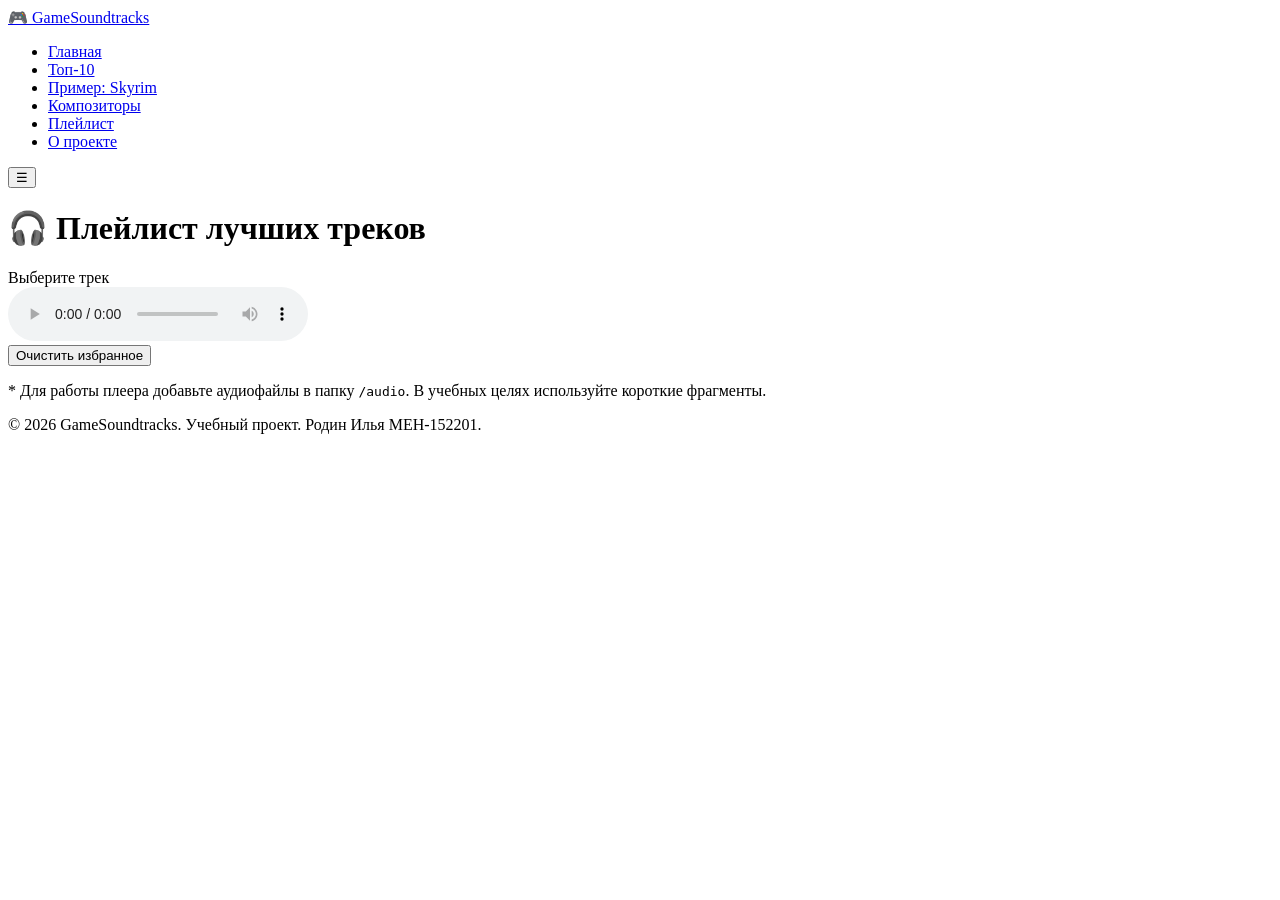
==== Site/playlist.html @ 775dee2e "Add playlist.html for audio player functionality" ====
<!DOCTYPE html>
<html lang="ru">
<head>
	<meta charset="UTF-8">
	<meta name="viewport" content="width=device-width, initial-scale=1.0">
	<title>Плейлист | GameSoundtracks</title>
	<link rel="stylesheet" href="css/style.css">
</head>
<body>
	<header>
		<div class="container header-container">
			<div class="logo">
				<a href="index.html">🎮 GameSoundtracks</a>
			</div>
			<nav>
				<ul class="nav-menu">
					<li><a href="index.html">Главная</a></li>
					<li><a href="top10.html">Топ-10</a></li>
					<li><a href="soundtrack-skyrim.html">Пример: Skyrim</a></li>
					<li><a href="composers.html">Композиторы</a></li>
					<li><a href="playlist.html" class="active">Плейлист</a></li>
					<li><a href="about.html">О проекте</a></li>
				</ul>
				<button class="mobile-menu-toggle" aria-label="Меню">☰</button>
			</nav>
		</div>
	</header>

	<main>
		<div class="container">
			<h1>🎧 Плейлист лучших треков</h1>

			<!-- Аудиоплеер -->
			<div class="player-container">
				<div class="now-playing">
					<span id="current-track-label">Выберите трек</span>
				</div>
				<audio id="audio-player" controls>
					Ваш браузер не поддерживает аудио.
				</audio>
			</div>

			<!-- Список треков (заполняется через JS) -->
			<div id="track-list" class="track-list"></div>

			<button id="clear-favorites" class="btn secondary">Очистить избранное</button>
			<p class="note">* Для работы плеера добавьте аудиофайлы в папку <code>/audio</code>. В учебных целях используйте короткие фрагменты.</p>
		</div>
	</main>

	<footer>
		<div class="container">
			<p>© 2026 GameSoundtracks. Учебный проект. Родин Илья МЕН-152201.</p>
		</div>
	</footer>

	<script src="js/script.js"></script>
</body>
</html>
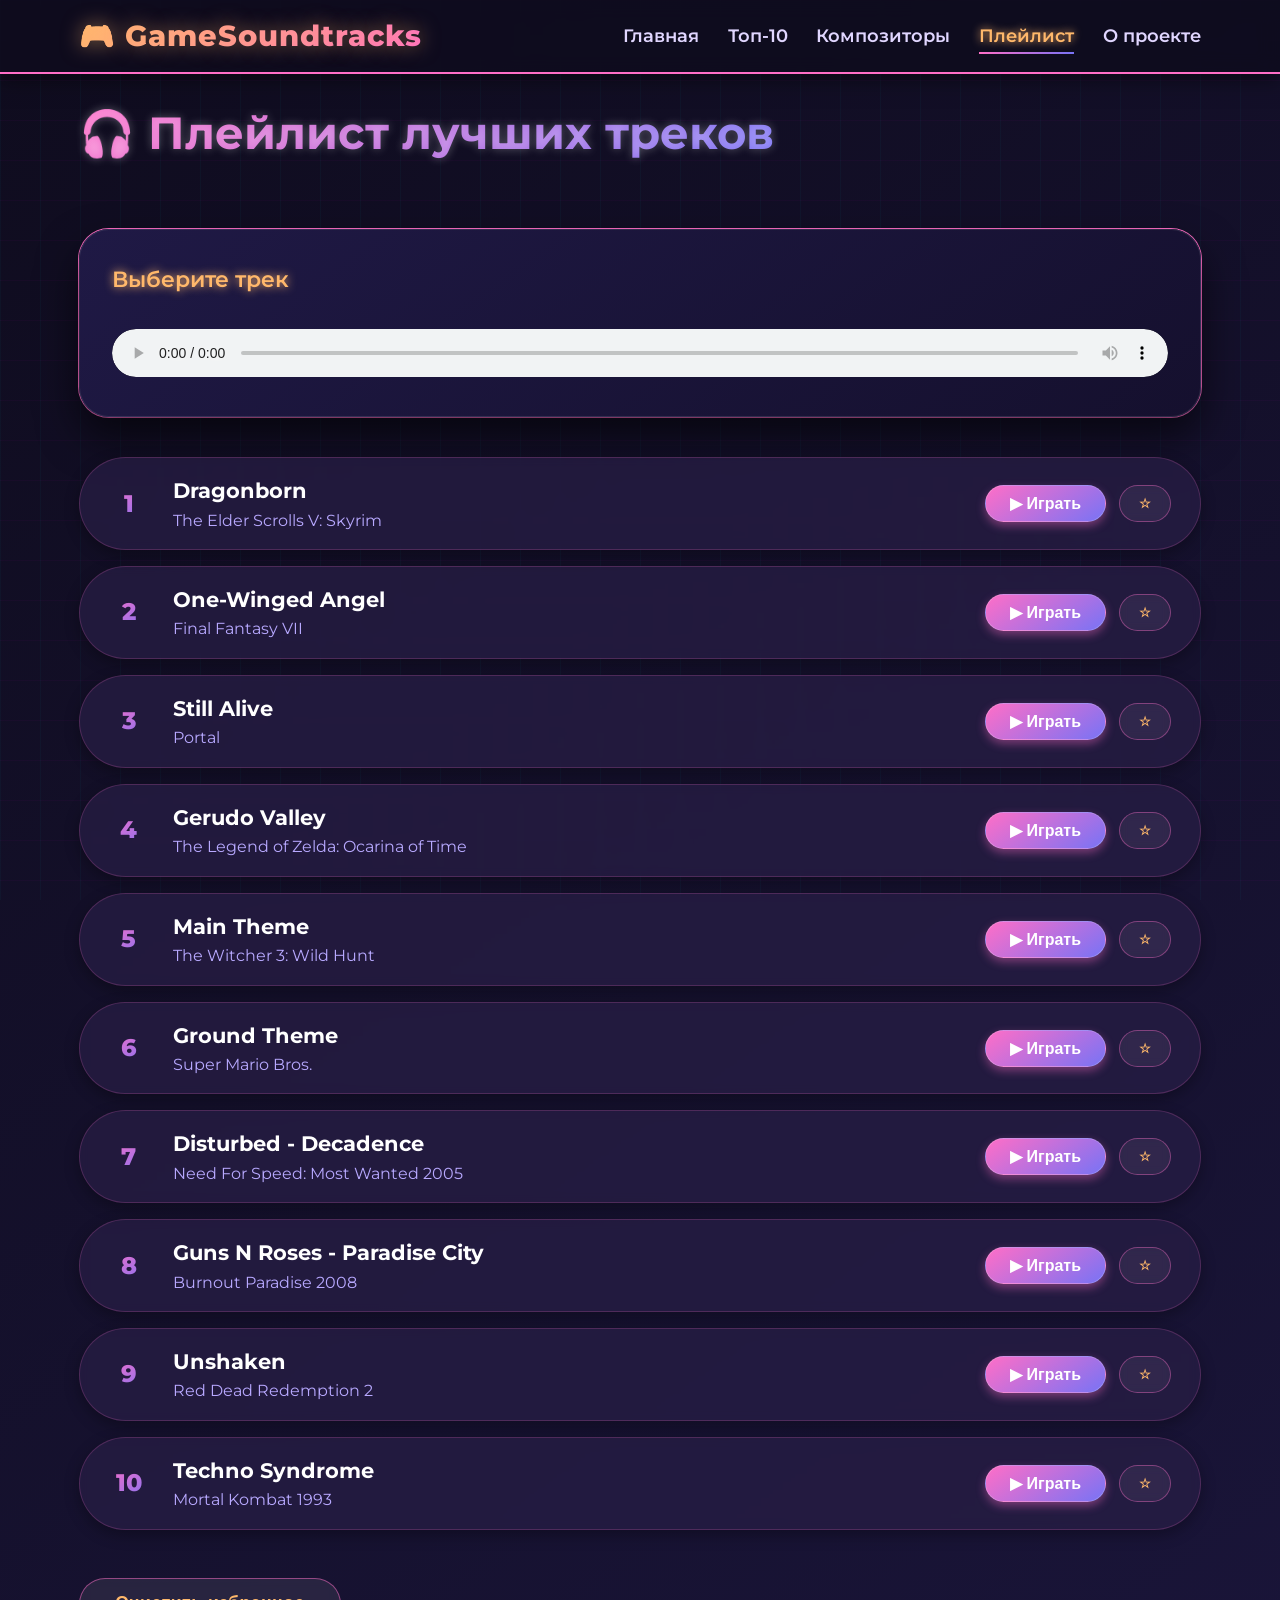
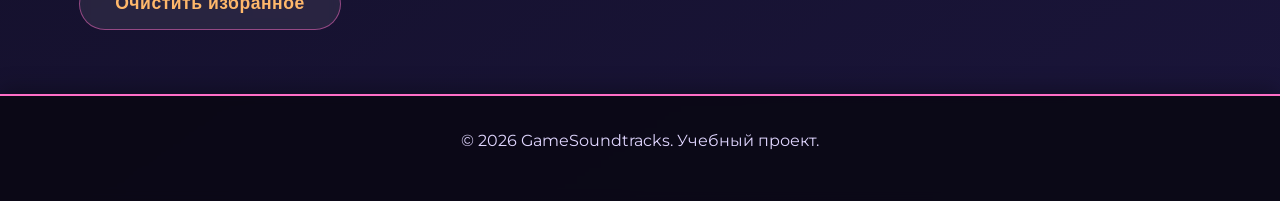
==== commit 8c9955d4: "Add files via upload" ====
--- a/Site/playlist.html
+++ b/Site/playlist.html
@@ -1,59 +1,57 @@
-<!DOCTYPE html>
-<html lang="ru">
-<head>
-	<meta charset="UTF-8">
-	<meta name="viewport" content="width=device-width, initial-scale=1.0">
-	<title>Плейлист | GameSoundtracks</title>
-	<link rel="stylesheet" href="css/style.css">
-</head>
-<body>
-	<header>
-		<div class="container header-container">
-			<div class="logo">
-				<a href="index.html">🎮 GameSoundtracks</a>
-			</div>
-			<nav>
-				<ul class="nav-menu">
-					<li><a href="index.html">Главная</a></li>
-					<li><a href="top10.html">Топ-10</a></li>
-					<li><a href="soundtrack-skyrim.html">Пример: Skyrim</a></li>
-					<li><a href="composers.html">Композиторы</a></li>
-					<li><a href="playlist.html" class="active">Плейлист</a></li>
-					<li><a href="about.html">О проекте</a></li>
-				</ul>
-				<button class="mobile-menu-toggle" aria-label="Меню">☰</button>
-			</nav>
-		</div>
-	</header>
-
-	<main>
-		<div class="container">
-			<h1>🎧 Плейлист лучших треков</h1>
-
-			<!-- Аудиоплеер -->
-			<div class="player-container">
-				<div class="now-playing">
-					<span id="current-track-label">Выберите трек</span>
-				</div>
-				<audio id="audio-player" controls>
-					Ваш браузер не поддерживает аудио.
-				</audio>
-			</div>
-
-			<!-- Список треков (заполняется через JS) -->
-			<div id="track-list" class="track-list"></div>
-
-			<button id="clear-favorites" class="btn secondary">Очистить избранное</button>
-			<p class="note">* Для работы плеера добавьте аудиофайлы в папку <code>/audio</code>. В учебных целях используйте короткие фрагменты.</p>
-		</div>
-	</main>
-
-	<footer>
-		<div class="container">
-			<p>© 2026 GameSoundtracks. Учебный проект. Родин Илья МЕН-152201.</p>
-		</div>
-	</footer>
-
-	<script src="js/script.js"></script>
-</body>
-</html>
+﻿<!DOCTYPE html>
+<html lang="ru">
+<head>
+	<meta charset="UTF-8">
+	<meta name="viewport" content="width=device-width, initial-scale=1.0">
+	<title>Плейлист | GameSoundtracks</title>
+	<link rel="stylesheet" href="css/style.css">
+</head>
+<body>
+	<header>
+		<div class="container header-container">
+			<div class="logo">
+				<a href="index.html">🎮 GameSoundtracks</a>
+			</div>
+			<nav>
+				<ul class="nav-menu">
+					<li><a href="index.html">Главная</a></li>
+					<li><a href="top10.html">Топ-10</a></li>
+					<li><a href="composers.html">Композиторы</a></li>
+					<li><a href="playlist.html" class="active">Плейлист</a></li>
+					<li><a href="about.html">О проекте</a></li>
+				</ul>
+				<button class="mobile-menu-toggle" aria-label="Меню">☰</button>
+			</nav>
+		</div>
+	</header>
+
+	<main>
+		<div class="container">
+			<h1>🎧 Плейлист лучших треков</h1>
+
+			<!-- Аудиоплеер -->
+			<div class="player-container">
+				<div class="now-playing">
+					<span id="current-track-label">Выберите трек</span>
+				</div>
+				<audio id="audio-player" controls>
+					Ваш браузер не поддерживает аудио.
+				</audio>
+			</div>
+
+			<!-- Список треков (заполняется через JS) -->
+			<div id="track-list" class="track-list"></div>
+
+			<button id="clear-favorites" class="btn secondary">Очистить избранное</button>
+		</div>
+	</main>
+
+	<footer>
+		<div class="container">
+			<p>© 2026 GameSoundtracks. Учебный проект.</p>
+		</div>
+	</footer>
+
+	<script src="js/script.js"></script>
+</body>
+</html>
--- a/Site/css/style.css
+++ b/Site/css/style.css
@@ -0,0 +1,759 @@
+/* ===== ПОДКЛЮЧЕНИЕ ШРИФТА (опционально) ===== */
+@import url('https://fonts.googleapis.com/css2?family=Montserrat:wght@400;600;700&display=swap');
+
+/* ===== ОБНУЛЕНИЕ И БАЗОВЫЕ СТИЛИ ===== */
+* {
+	margin: 0;
+	padding: 0;
+	box-sizing: border-box;
+}
+
+body {
+	font-family: 'Montserrat', 'Segoe UI', sans-serif;
+	line-height: 1.6;
+	color: #B0BF1A;
+	background: linear-gradient(145deg, #0f0c1e 0%, #1a153a 100%);
+	min-height: 100vh;
+	display: flex;
+	flex-direction: column;
+	position: relative;
+}
+
+	/* Анимированный фоновый узор (сетка) */
+	body::before {
+		content: "";
+		position: fixed;
+		top: 0;
+		left: 0;
+		width: 100%;
+		height: 100%;
+		background-image: linear-gradient(rgba(255, 0, 255, 0.03) 1px, transparent 1px), linear-gradient(90deg, rgba(0, 255, 255, 0.03) 1px, transparent 1px);
+		background-size: 40px 40px;
+		pointer-events: none;
+		z-index: -1;
+		animation: gridPulse 8s infinite alternate;
+	}
+
+@keyframes gridPulse {
+	0% {
+		opacity: 0.3;
+	}
+
+	100% {
+		opacity: 0.8;
+	}
+}
+
+main {
+	flex: 1;
+	position: relative;
+	z-index: 2;
+}
+
+.container {
+	width: 90%;
+	max-width: 1200px;
+	margin: 0 auto;
+	padding: 0 15px;
+}
+
+h1, h2, h3 {
+	margin-bottom: 1.2rem;
+	font-weight: 700;
+	text-shadow: 0 0 10px rgba(255, 255, 255, 0.3);
+}
+
+h1 {
+	font-size: 2.8rem;
+	background: linear-gradient(135deg, #ff6ec7, #7873f5);
+	-webkit-background-clip: text;
+	background-clip: text;
+	color: transparent;
+	display: inline-block;
+	margin-top: 1.5rem;
+}
+
+h2 {
+	font-size: 2rem;
+	color: #b8c7ff;
+	border-left: 5px solid #ff6ec7;
+	padding-left: 20px;
+}
+
+p {
+	margin-bottom: 1rem;
+	color: #e0d6ff;
+}
+
+a {
+	color: #ffb86b;
+	transition: all 0.3s ease;
+}
+
+	a:hover {
+		color: #ff6ec7;
+		text-shadow: 0 0 8px #ff6ec7;
+	}
+
+img {
+	max-width: 100%;
+	height: auto;
+	border-radius: 16px;
+}
+
+/* ===== КНОПКИ ===== */
+.btn {
+	display: inline-block;
+	background: linear-gradient(145deg, #ff6ec7, #7873f5);
+	color: #fff;
+	padding: 0.9rem 2.2rem;
+	border-radius: 40px;
+	text-decoration: none;
+	font-weight: bold;
+	font-size: 1.1rem;
+	box-shadow: 0 8px 20px rgba(255, 110, 199, 0.3);
+	transition: all 0.3s ease;
+	border: 1px solid rgba(255, 255, 255, 0.2);
+	letter-spacing: 0.5px;
+}
+
+	.btn:hover {
+		transform: translateY(-4px);
+		box-shadow: 0 15px 30px rgba(255, 110, 199, 0.5);
+		background: linear-gradient(145deg, #ff8fd6, #918cf7);
+		color: #fff;
+	}
+
+	.btn.secondary {
+		background: rgba(255, 255, 255, 0.08);
+		backdrop-filter: blur(5px);
+		border: 1px solid rgba(255, 110, 199, 0.5);
+		color: #ffb86b;
+		box-shadow: none;
+		margin-top: 1rem;
+	}
+
+		.btn.secondary:hover {
+			background: rgba(255, 110, 199, 0.15);
+			border-color: #ff6ec7;
+			color: #fff;
+			transform: translateY(-2px);
+		}
+
+/* ===== ШАПКА (БОЛЕЕ ЯРКАЯ) ===== */
+header {
+	background: rgba(15, 12, 30, 0.85);
+	backdrop-filter: blur(10px);
+	border-bottom: 2px solid #ff6ec7;
+	box-shadow: 0 5px 20px rgba(0, 0, 0, 0.5);
+	position: sticky;
+	top: 0;
+	z-index: 1000;
+	padding: 0.8rem 0;
+}
+
+.header-container {
+	display: flex;
+	justify-content: space-between;
+	align-items: center;
+}
+
+.logo a {
+	color: #fff;
+	text-decoration: none;
+	font-size: 1.8rem;
+	font-weight: 800;
+	background: linear-gradient(135deg, #ffb86b, #ff6ec7);
+	-webkit-background-clip: text;
+	background-clip: text;
+	color: transparent;
+	text-shadow: 0 0 20px rgba(255, 184, 107, 0.5);
+	letter-spacing: 1px;
+}
+
+.nav-menu {
+	display: flex;
+	list-style: none;
+	gap: 1.8rem;
+}
+
+	.nav-menu a {
+		color: #e0d6ff;
+		text-decoration: none;
+		padding: 0.5rem 0;
+		font-weight: 600;
+		font-size: 1.1rem;
+		position: relative;
+		transition: color 0.3s;
+	}
+
+		.nav-menu a::after {
+			content: '';
+			position: absolute;
+			bottom: 0;
+			left: 0;
+			width: 0;
+			height: 2px;
+			background: linear-gradient(90deg, #ff6ec7, #7873f5);
+			transition: width 0.3s ease;
+		}
+
+		.nav-menu a:hover::after,
+		.nav-menu a.active::after {
+			width: 100%;
+		}
+
+		.nav-menu a:hover,
+		.nav-menu a.active {
+			color: #ffb86b;
+			text-shadow: 0 0 8px #ffb86b;
+		}
+
+.mobile-menu-toggle {
+	display: none;
+	background: none;
+	border: 2px solid #ff6ec7;
+	color: #ff6ec7;
+	font-size: 1.8rem;
+	padding: 0.25rem 0.9rem;
+	cursor: pointer;
+	border-radius: 12px;
+	transition: all 0.3s;
+}
+
+	.mobile-menu-toggle:hover {
+		background: #ff6ec7;
+		color: #0f0c1e;
+	}
+
+/* ===== ГЛАВНАЯ (HERO) ===== */
+.hero {
+	background: radial-gradient(circle at 30% 30%, rgba(120, 115, 245, 0.3), rgba(15, 12, 30, 0.9)), url('data:image/svg+xml;utf8,<svg xmlns="http://www.w3.org/2000/svg" viewBox="0 0 100 100" width="100" height="100"><circle cx="20" cy="20" r="8" fill="%23ff6ec7" opacity="0.15"/><circle cx="80" cy="70" r="12" fill="%237873f5" opacity="0.15"/></svg>');
+	color: #fff;
+	padding: 4rem 2rem;
+	border-radius: 40px;
+	text-align: center;
+	margin: 3rem 0;
+	border: 1px solid rgba(255, 255, 255, 0.1);
+	box-shadow: 0 20px 40px rgba(0, 0, 0, 0.5), 0 0 0 1px rgba(255, 110, 199, 0.2) inset;
+	backdrop-filter: blur(5px);
+	animation: floatIn 1s ease-out;
+}
+
+@keyframes floatIn {
+	0% {
+		opacity: 0;
+		transform: translateY(20px);
+	}
+
+	100% {
+		opacity: 1;
+		transform: translateY(0);
+	}
+}
+
+.hero h1 {
+	color: #fff;
+	font-size: 3.5rem;
+	text-shadow: 0 0 30px #ff6ec7, 0 0 60px #7873f5;
+	background: none;
+	-webkit-background-clip: unset;
+	background-clip: unset;
+	color: #fff;
+	margin-bottom: 1.5rem;
+}
+
+.hero p {
+	font-size: 1.4rem;
+	margin-bottom: 2.5rem;
+	color: #f0eaff;
+}
+
+/* ===== КАРТОЧКИ (ГРИД) ===== */
+.cards-grid {
+	display: grid;
+	grid-template-columns: repeat(auto-fit, minmax(300px, 1fr));
+	gap: 2.5rem;
+	margin: 3rem 0;
+}
+
+.card {
+	background: rgba(25, 20, 45, 0.7);
+	backdrop-filter: blur(8px);
+	border-radius: 24px;
+	overflow: hidden;
+	box-shadow: 0 15px 30px rgba(0, 0, 0, 0.4), 0 0 0 1px rgba(255, 110, 199, 0.2);
+	transition: all 0.4s cubic-bezier(0.175, 0.885, 0.32, 1.275);
+	border: 1px solid rgba(255, 255, 255, 0.1);
+}
+
+	.card:hover {
+		transform: translateY(-12px) scale(1.02);
+		box-shadow: 0 25px 40px rgba(255, 110, 199, 0.3), 0 0 20px rgba(120, 115, 245, 0.3);
+		border-color: rgba(255, 110, 199, 0.5);
+	}
+
+	.card img {
+		width: 100%;
+		height: 220px;
+		object-fit: cover;
+		display: block;
+		border-bottom: 2px solid #ff6ec7;
+	}
+
+	.card h3 {
+		padding: 1.2rem 1.5rem 0.2rem;
+		font-size: 1.6rem;
+		color: #ffb86b;
+		text-shadow: 0 0 8px rgba(255, 184, 107, 0.3);
+	}
+
+	.card p {
+		padding: 0.2rem 1.5rem 1.5rem;
+		color: #cdc3f0;
+	}
+
+/* ===== ТОП-10 СПИСОК (ЯРКИЙ СТИЛЬ) ===== */
+.top-list {
+	list-style: none;
+	counter-reset: top-counter;
+	margin: 3rem 0;
+}
+
+.top-item {
+	display: flex;
+	align-items: center;
+	gap: 2rem;
+	background: rgba(30, 25, 55, 0.7);
+	backdrop-filter: blur(8px);
+	margin-bottom: 1.8rem;
+	padding: 1.5rem;
+	border-radius: 30px;
+	box-shadow: 0 10px 20px rgba(0, 0, 0, 0.3), 0 0 0 1px rgba(255, 110, 199, 0.15);
+	counter-increment: top-counter;
+	transition: all 0.3s;
+	border: 1px solid rgba(255, 255, 255, 0.05);
+}
+
+	.top-item:hover {
+		transform: scale(1.01);
+		box-shadow: 0 15px 30px rgba(255, 110, 199, 0.25), 0 0 15px rgba(120, 115, 245, 0.2);
+		border-color: rgba(255, 110, 199, 0.3);
+	}
+
+	.top-item::before {
+		content: counter(top-counter);
+		font-size: 3.5rem;
+		font-weight: 800;
+		background: linear-gradient(145deg, #ff6ec7, #7873f5);
+		-webkit-background-clip: text;
+		background-clip: text;
+		color: transparent;
+		min-width: 4rem;
+		text-align: center;
+		text-shadow: 0 0 15px #ff6ec7;
+	}
+
+	.top-item img {
+		width: 120px;
+		height: 120px;
+		object-fit: cover;
+		border-radius: 20px;
+		box-shadow: 0 8px 20px rgba(0,0,0,0.5);
+		border: 2px solid rgba(255, 110, 199, 0.3);
+	}
+
+.item-info h2 {
+	margin-bottom: 0.3rem;
+	font-size: 1.9rem;
+	border-left: none;
+	padding-left: 0;
+	color: #ffb86b;
+}
+
+.item-info p {
+	margin-bottom: 0.2rem;
+}
+
+.subtitle {
+	color: #b8a9ff;
+	font-style: italic;
+	font-size: 1.2rem;
+}
+
+.note {
+	color: #9a8fd8;
+	font-size: 1rem;
+	margin-top: 1.5rem;
+}
+
+/* ===== ДЕТАЛЬНАЯ СТРАНИЦА САУНДТРЕКА ===== */
+.soundtrack-detail h1 {
+	margin: 2rem 0 1rem;
+}
+
+.detail-header {
+	display: flex;
+	gap: 2.5rem;
+	margin-bottom: 2.5rem;
+	flex-wrap: wrap;
+}
+
+.detail-cover {
+	width: 300px;
+	border-radius: 24px;
+	box-shadow: 0 20px 40px rgba(0,0,0,0.5), 0 0 0 2px rgba(255,110,199,0.3);
+	transition: transform 0.3s;
+}
+
+	.detail-cover:hover {
+		transform: rotate(1deg) scale(1.02);
+	}
+
+.detail-meta {
+	background: rgba(20, 15, 40, 0.7);
+	backdrop-filter: blur(8px);
+	padding: 2rem;
+	border-radius: 24px;
+	flex: 1;
+	border: 1px solid rgba(255,110,199,0.2);
+	box-shadow: 0 10px 25px rgba(0,0,0,0.3);
+}
+
+.video-wrapper {
+	position: relative;
+	padding-bottom: 56.25%;
+	height: 0;
+	margin: 2rem 0;
+	border-radius: 20px;
+	overflow: hidden;
+	box-shadow: 0 15px 30px rgba(0,0,0,0.5);
+	border: 2px solid #7873f5;
+}
+
+	.video-wrapper iframe {
+		position: absolute;
+		top: 0;
+		left: 0;
+		width: 100%;
+		height: 100%;
+	}
+
+.simple-list {
+	list-style: none;
+	margin: 1.5rem 0 2rem;
+}
+
+	.simple-list li {
+		margin-bottom: 0.8rem;
+		padding-left: 1.8rem;
+		position: relative;
+		color: #e0d6ff;
+	}
+
+		.simple-list li::before {
+			content: "♪";
+			color: #ff6ec7;
+			position: absolute;
+			left: 0;
+			font-size: 1.4rem;
+		}
+
+/* ===== ПЛЕЙЛИСТ И ПЛЕЕР (ЯРКИЙ) ===== */
+.player-container {
+	background: linear-gradient(145deg, #1f1945, #15102e);
+	padding: 2rem;
+	border-radius: 30px;
+	margin: 2.5rem 0;
+	color: #fff;
+	box-shadow: 0 20px 40px rgba(0,0,0,0.6), 0 0 0 1px #ff6ec7;
+	border: 1px solid rgba(255,255,255,0.1);
+}
+
+.now-playing {
+	margin-bottom: 1.2rem;
+	font-size: 1.4rem;
+	font-weight: 600;
+	min-height: 3rem;
+	color: #ffb86b;
+	text-shadow: 0 0 10px #ffb86b;
+}
+
+#audio-player {
+	width: 100%;
+	border-radius: 40px;
+	background: #0f0c1e;
+	height: 48px;
+}
+
+.track-list {
+	display: flex;
+	flex-direction: column;
+	gap: 1rem;
+	margin: 2rem 0;
+}
+
+.track-item {
+	display: flex;
+	align-items: center;
+	justify-content: space-between;
+	background: rgba(40, 30, 70, 0.7);
+	backdrop-filter: blur(5px);
+	padding: 1rem 1.8rem;
+	border-radius: 50px;
+	box-shadow: 0 5px 15px rgba(0,0,0,0.3);
+	border: 1px solid rgba(255,110,199,0.2);
+	transition: all 0.3s;
+}
+
+	.track-item:hover {
+		background: rgba(60, 45, 100, 0.8);
+		border-color: #ff6ec7;
+		transform: scale(1.01);
+	}
+
+.track-info {
+	display: flex;
+	align-items: center;
+	gap: 1.5rem;
+	flex: 1;
+	cursor: pointer;
+}
+
+.track-number {
+	font-weight: 800;
+	font-size: 1.5rem;
+	background: linear-gradient(145deg, #ff6ec7, #7873f5);
+	-webkit-background-clip: text;
+	background-clip: text;
+	color: transparent;
+	width: 40px;
+	text-align: center;
+}
+
+.track-details {
+	display: flex;
+	flex-direction: column;
+}
+
+.track-title {
+	font-weight: 700;
+	font-size: 1.3rem;
+	color: #fff;
+}
+
+.track-game {
+	font-size: 1rem;
+	color: #b8a9ff;
+}
+
+.track-actions {
+	display: flex;
+	gap: 0.8rem;
+}
+
+.play-btn {
+	background: linear-gradient(145deg, #ff6ec7, #7873f5);
+	color: white;
+	border: none;
+	border-radius: 40px;
+	padding: 0.5rem 1.5rem;
+	font-weight: bold;
+	cursor: pointer;
+	font-size: 1rem;
+	box-shadow: 0 4px 10px rgba(255,110,199,0.4);
+	transition: all 0.3s;
+	border: 1px solid rgba(255,255,255,0.2);
+}
+
+	.play-btn:hover {
+		transform: scale(1.05);
+		box-shadow: 0 8px 20px rgba(255,110,199,0.6);
+	}
+
+.fav-btn {
+	background: rgba(255,255,255,0.05);
+	border: 1px solid rgba(255,110,199,0.4);
+	border-radius: 40px;
+	padding: 0.5rem 1.2rem;
+	cursor: pointer;
+	font-weight: bold;
+	color: #ffb86b;
+	transition: all 0.3s;
+	backdrop-filter: blur(5px);
+}
+
+	.fav-btn.active {
+		background: #ff6ec7;
+		border-color: #fff;
+		color: #0f0c1e;
+		box-shadow: 0 0 15px #ff6ec7;
+	}
+
+/* ===== СТРАНИЦА КОМПОЗИТОРА ===== */
+.composer-profile h1 {
+	margin: 2.5rem 0 1.5rem;
+}
+
+.profile-header {
+	display: flex;
+	gap: 2.5rem;
+	margin-bottom: 2.5rem;
+	flex-wrap: wrap;
+}
+
+.profile-photo {
+	width: 280px;
+	border-radius: 30px;
+	box-shadow: 0 20px 40px rgba(0,0,0,0.5), 0 0 0 2px #ff6ec7;
+	transition: all 0.4s;
+}
+
+	.profile-photo:hover {
+		transform: scale(1.02) rotate(-1deg);
+		box-shadow: 0 25px 50px rgba(255,110,199,0.4);
+	}
+
+.profile-meta {
+	background: rgba(30, 20, 55, 0.7);
+	backdrop-filter: blur(8px);
+	padding: 2rem;
+	border-radius: 30px;
+	flex: 1;
+	border: 1px solid rgba(120,115,245,0.3);
+}
+
+	.profile-meta p {
+		margin-bottom: 0.7rem;
+		font-size: 1.1rem;
+	}
+
+.biography, .notable-works, .listen {
+	margin-bottom: 2.5rem;
+	background: rgba(25, 18, 45, 0.5);
+	backdrop-filter: blur(5px);
+	padding: 2rem;
+	border-radius: 30px;
+	border: 1px solid rgba(255,110,199,0.15);
+}
+
+	.notable-works ul {
+		list-style: none;
+		margin-left: 0;
+	}
+
+	.notable-works li {
+		margin-bottom: 0.7rem;
+		padding-left: 2rem;
+		position: relative;
+	}
+
+		.notable-works li::before {
+			content: "▹";
+			color: #ff6ec7;
+			position: absolute;
+			left: 0;
+			font-size: 1.4rem;
+		}
+
+	.notable-works a {
+		color: #ffb86b;
+		text-decoration: none;
+		font-weight: 600;
+		border-bottom: 1px dashed #7873f5;
+	}
+
+		.notable-works a:hover {
+			color: #ff6ec7;
+			border-bottom-style: solid;
+		}
+
+/* ===== СТРАНИЦА О ПРОЕКТЕ ===== */
+.about {
+	background: rgba(25, 18, 45, 0.6);
+	backdrop-filter: blur(8px);
+	padding: 2.5rem;
+	border-radius: 40px;
+	margin: 3rem 0;
+	border: 1px solid rgba(255,110,199,0.2);
+}
+
+	.about h2 {
+		margin-top: 2rem;
+	}
+
+/* ===== ФУТЕР ===== */
+footer {
+	background: rgba(10, 8, 20, 0.9);
+	backdrop-filter: blur(5px);
+	color: #b8a9ff;
+	text-align: center;
+	padding: 2rem 0;
+	margin-top: 4rem;
+	border-top: 2px solid #ff6ec7;
+	font-size: 1rem;
+	box-shadow: 0 -5px 20px rgba(0,0,0,0.3);
+}
+
+/* ===== АДАПТИВНОСТЬ ===== */
+@media (max-width: 768px) {
+	h1 {
+		font-size: 2.2rem;
+	}
+
+	.hero h1 {
+		font-size: 2.5rem;
+	}
+
+	.hero p {
+		font-size: 1.1rem;
+	}
+
+	.mobile-menu-toggle {
+		display: block;
+	}
+
+	.nav-menu {
+		display: none;
+		flex-direction: column;
+		position: absolute;
+		top: 85px;
+		left: 0;
+		width: 100%;
+		background: rgba(15, 12, 30, 0.95);
+		backdrop-filter: blur(15px);
+		padding: 1.5rem;
+		z-index: 1000;
+		border-bottom: 2px solid #ff6ec7;
+		border-radius: 0 0 30px 30px;
+	}
+
+		.nav-menu.active {
+			display: flex;
+		}
+
+	.top-item {
+		flex-direction: column;
+		align-items: flex-start;
+		text-align: center;
+	}
+
+		.top-item::before {
+			align-self: center;
+		}
+
+	.detail-header {
+		flex-direction: column;
+		align-items: center;
+	}
+
+	.track-item {
+		flex-direction: column;
+		gap: 1rem;
+	}
+
+	.track-actions {
+		width: 100%;
+		justify-content: center;
+	}
+}
